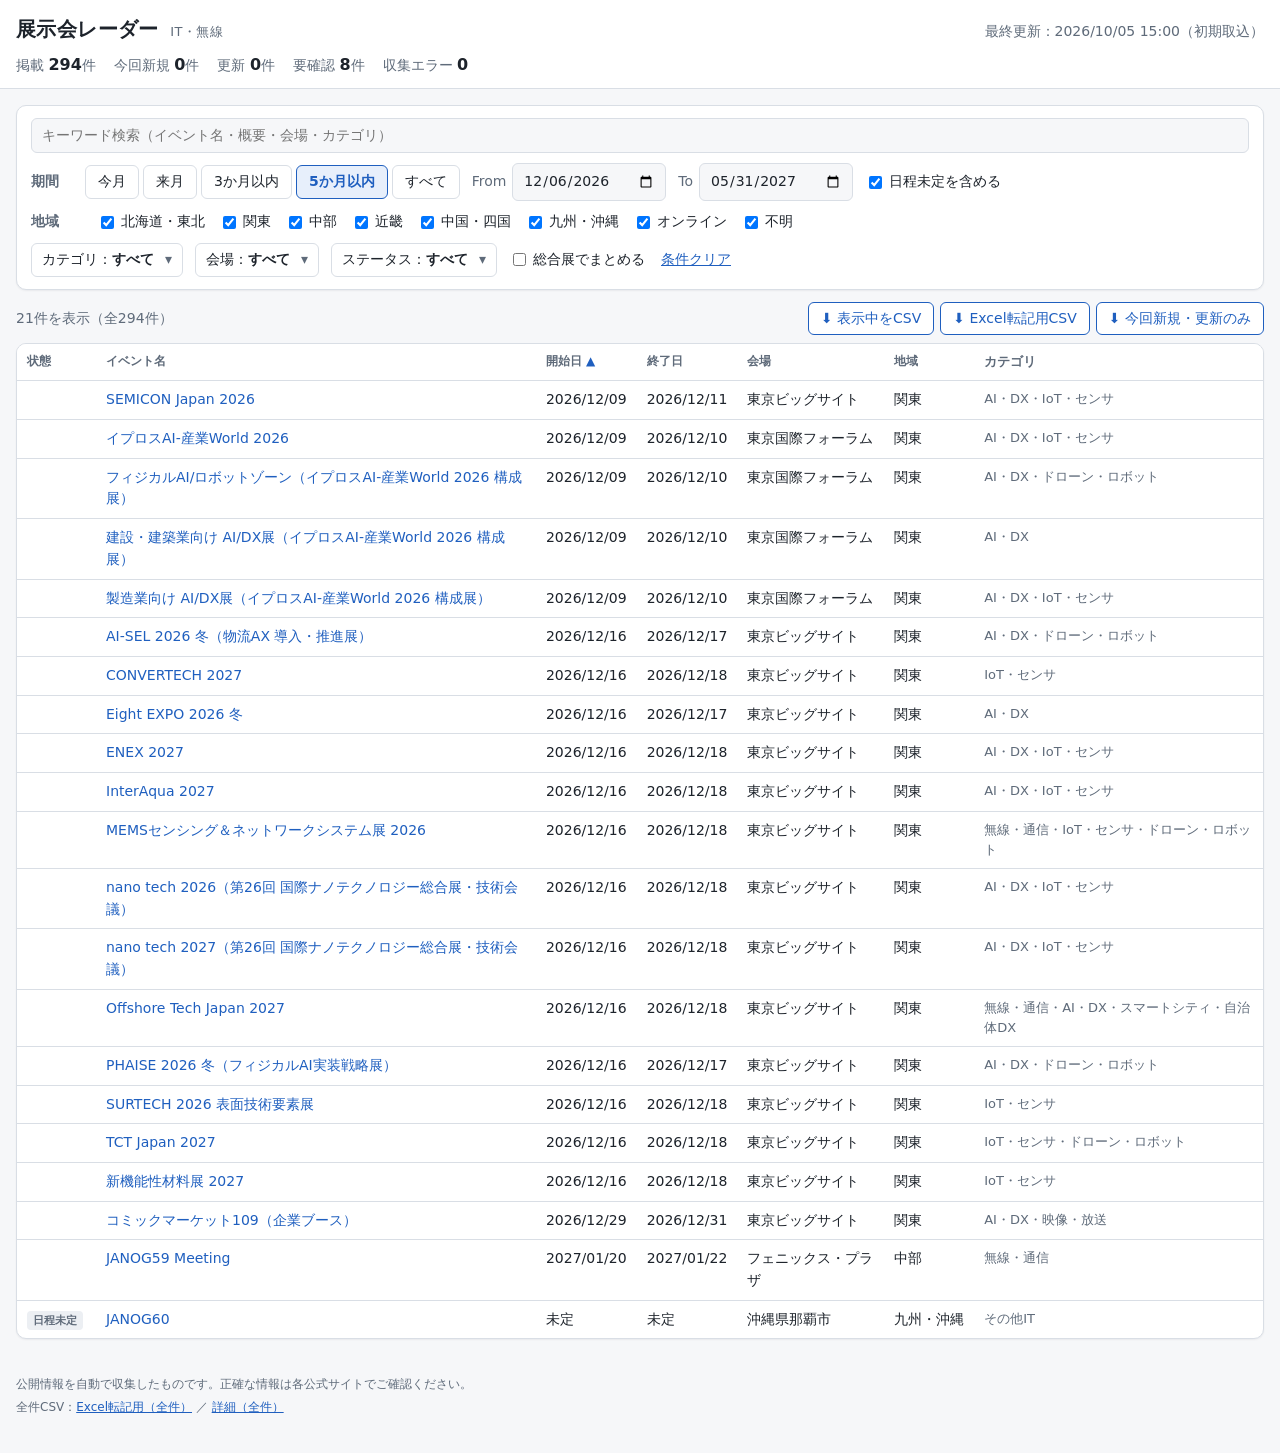
==== docs/index.html @ 3bb4eb42 "Phase 1: リポジトリ骨格・データモデル・既存リスト取込・静的サイト（一覧・絞り込み・CSV） Co-Authored-By: Claude Opus 5.5 <noreply@anthropi" ====
<!doctype html>
<html lang="ja">
<head>
  <meta charset="utf-8">
  <meta name="viewport" content="width=device-width, initial-scale=1">
  <title>展示会レーダー</title>
  <meta name="description" content="日本国内のIT・無線関連展示会情報を公開Web情報から自動収集した一覧">
  <link rel="stylesheet" href="assets/style.css">
</head>
<body>
  <header class="site-header">
    <div class="wrap header-inner">
      <h1>展示会レーダー <span class="sub">IT・無線</span></h1>
      <p class="updated" id="lastUpdated">読み込み中…</p>
    </div>
    <div class="wrap">
      <ul class="stats" id="stats" aria-label="集計"></ul>
    </div>
  </header>

  <main class="wrap">
    <form class="filters" id="filters" autocomplete="off" onsubmit="return false">
      <div class="row">
        <label class="search">
          <span class="visually-hidden">キーワード検索</span>
          <input type="search" id="q" placeholder="キーワード検索（イベント名・概要・会場・カテゴリ）">
        </label>
      </div>

      <div class="row">
        <span class="label">期間</span>
        <div class="presets" role="group" aria-label="期間プリセット">
          <button type="button" data-preset="this">今月</button>
          <button type="button" data-preset="next">来月</button>
          <button type="button" data-preset="m3">3か月以内</button>
          <button type="button" data-preset="m5">5か月以内</button>
          <button type="button" data-preset="all">すべて</button>
        </div>
        <label class="date">From <input type="date" id="from"></label>
        <label class="date">To <input type="date" id="to"></label>
        <label class="check"><input type="checkbox" id="undated" checked> 日程未定を含める</label>
      </div>

      <fieldset class="row regions">
        <legend class="label">地域</legend>
        <div id="regionBoxes" class="checks"></div>
      </fieldset>

      <div class="row selects">
        <details class="multi" id="catSelect">
          <summary>カテゴリ：<span class="multi-value">すべて</span></summary>
          <div class="multi-panel" role="group" aria-label="カテゴリ"></div>
        </details>
        <details class="multi" id="venueSelect">
          <summary>会場：<span class="multi-value">すべて</span></summary>
          <div class="multi-panel" role="group" aria-label="会場"></div>
        </details>
        <details class="multi" id="statusSelect">
          <summary>ステータス：<span class="multi-value">すべて</span></summary>
          <div class="multi-panel" role="group" aria-label="ステータス"></div>
        </details>
        <label class="check"><input type="checkbox" id="group"> 総合展でまとめる</label>
        <button type="button" id="clear" class="link-button">条件クリア</button>
      </div>
    </form>

    <div class="toolbar">
      <p class="count" id="count" aria-live="polite"></p>
      <div class="downloads">
        <button type="button" id="dlView" title="表示中のイベントを詳細列付きでダウンロード">⬇ 表示中をCSV</button>
        <button type="button" id="dlExcel" title="表示中のイベントを既存Excelの列構成でダウンロード">⬇ Excel転記用CSV</button>
        <button type="button" id="dlNew" title="直近の収集で新規・更新になったイベントのみ（Excel列構成）">⬇ 今回新規・更新のみ</button>
      </div>
    </div>

    <div class="table-wrap">
      <table id="table">
        <thead>
          <tr>
            <th scope="col" data-sort="status">状態</th>
            <th scope="col" data-sort="event_name">イベント名</th>
            <th scope="col" data-sort="start_date">開始日</th>
            <th scope="col" data-sort="end_date">終了日</th>
            <th scope="col" data-sort="venue">会場</th>
            <th scope="col" data-sort="region" class="col-region">地域</th>
            <th scope="col" data-sort="categories" class="col-cat">カテゴリ</th>
          </tr>
        </thead>
        <tbody id="tbody"></tbody>
      </table>
      <p class="empty" id="empty" hidden>条件に一致するイベントはありません。</p>
    </div>
  </main>

  <dialog id="detail" aria-labelledby="detailTitle">
    <div class="detail-head">
      <h2 id="detailTitle"></h2>
      <button type="button" class="close" id="detailClose" aria-label="閉じる">×</button>
    </div>
    <div id="detailBody"></div>
  </dialog>

  <footer class="site-footer">
    <div class="wrap">
      <p>公開情報を自動で収集したものです。正確な情報は各公式サイトでご確認ください。</p>
      <p>全件CSV：<a href="data/events.csv" download>Excel転記用（全件）</a> ／ <a href="data/events_detail.csv" download>詳細（全件）</a></p>
    </div>
  </footer>

  <script src="assets/csv.js"></script>
  <script src="assets/app.js"></script>
</body>
</html>
---- docs/assets/style.css ----
:root {
  --bg: #f6f7f9;
  --surface: #ffffff;
  --text: #1d232b;
  --muted: #5f6b7a;
  --border: #d9dee5;
  --accent: #1f5fbf;
  --accent-weak: #e7effb;
  --row-hover: #f1f5fb;
  --new: #1d7a3e;
  --new-bg: #e3f4e8;
  --upd: #1f5fbf;
  --upd-bg: #e3ecfa;
  --review: #a35200;
  --review-bg: #fdf0e1;
  --undated: #5f6b7a;
  --undated-bg: #eceff3;
  --shadow: 0 1px 2px rgba(16, 24, 40, 0.06);
}

@media (prefers-color-scheme: dark) {
  :root {
    --bg: #14171c;
    --surface: #1c2027;
    --text: #e6e9ee;
    --muted: #9aa5b4;
    --border: #2f3540;
    --accent: #7fb0ff;
    --accent-weak: #1f2b3f;
    --row-hover: #232a35;
    --new: #7ed69b;
    --new-bg: #183524;
    --upd: #8fb8ff;
    --upd-bg: #1b2b45;
    --review: #ffb867;
    --review-bg: #3b2a15;
    --undated: #b4bdc9;
    --undated-bg: #2a3039;
    --shadow: none;
  }
}

* { box-sizing: border-box; }

html { -webkit-text-size-adjust: 100%; }

body {
  margin: 0;
  background: var(--bg);
  color: var(--text);
  font-family: system-ui, -apple-system, "Segoe UI", "Hiragino Sans", "Yu Gothic UI", "Meiryo", sans-serif;
  font-size: 14px;
  line-height: 1.55;
}

a { color: var(--accent); }

.wrap { max-width: 1400px; margin: 0 auto; padding: 0 16px; }

.visually-hidden {
  position: absolute; width: 1px; height: 1px; overflow: hidden; clip: rect(0 0 0 0); white-space: nowrap;
}

/* ---- header ---- */
.site-header { background: var(--surface); border-bottom: 1px solid var(--border); padding: 14px 0 10px; }
.header-inner { display: flex; flex-wrap: wrap; align-items: baseline; justify-content: space-between; gap: 4px 16px; }
h1 { font-size: 20px; margin: 0; letter-spacing: 0.02em; }
h1 .sub { font-size: 13px; font-weight: 500; color: var(--muted); margin-left: 4px; }
.updated { margin: 0; color: var(--muted); font-variant-numeric: tabular-nums; }
.stats { list-style: none; margin: 8px 0 0; padding: 0; display: flex; flex-wrap: wrap; gap: 4px 18px; color: var(--muted); }
.stats .v { color: var(--text); font-weight: 700; font-size: 16px; font-variant-numeric: tabular-nums; }

/* ---- filters ---- */
.filters {
  background: var(--surface); border: 1px solid var(--border); border-radius: 10px;
  margin: 16px 0 12px; padding: 12px 14px; box-shadow: var(--shadow);
  display: grid; gap: 10px;
}
.row { display: flex; flex-wrap: wrap; align-items: center; gap: 8px 12px; }
fieldset.row { border: 0; margin: 0; padding: 0; min-width: 0; }
fieldset.row legend { float: left; margin-right: 12px; padding: 0; }
.label { font-weight: 600; color: var(--muted); min-width: 3em; }
.search { flex: 1 1 100%; }
input[type="search"], input[type="date"] {
  font: inherit; color: var(--text); background: var(--bg);
  border: 1px solid var(--border); border-radius: 6px; padding: 6px 10px;
}
input[type="search"] { width: 100%; }
input:focus-visible, button:focus-visible, summary:focus-visible, tr:focus-visible {
  outline: 2px solid var(--accent); outline-offset: 1px;
}
.date { color: var(--muted); display: inline-flex; align-items: center; gap: 6px; }
.check { display: inline-flex; align-items: center; gap: 4px; cursor: pointer; white-space: nowrap; }
.checks { display: flex; flex-wrap: wrap; gap: 4px 14px; }

button {
  font: inherit; color: var(--text); background: var(--surface);
  border: 1px solid var(--border); border-radius: 6px; padding: 5px 12px; cursor: pointer;
}
button:hover { background: var(--row-hover); }
.presets { display: inline-flex; flex-wrap: wrap; gap: 4px; }
.presets button.active { background: var(--accent-weak); border-color: var(--accent); color: var(--accent); font-weight: 600; }
.link-button { border: 0; background: none; color: var(--accent); text-decoration: underline; padding: 5px 4px; }

details.multi { position: relative; }
details.multi summary {
  list-style: none; cursor: pointer; border: 1px solid var(--border); border-radius: 6px;
  padding: 5px 28px 5px 10px; background: var(--surface); position: relative; white-space: nowrap;
}
details.multi summary::-webkit-details-marker { display: none; }
details.multi summary::after { content: "▾"; position: absolute; right: 10px; color: var(--muted); }
.multi-value { font-weight: 600; }
.multi-panel {
  position: absolute; z-index: 20; top: calc(100% + 4px); left: 0;
  min-width: 220px; max-width: min(360px, calc(100vw - 32px)); max-height: 320px; overflow: auto;
  background: var(--surface); border: 1px solid var(--border); border-radius: 8px;
  box-shadow: 0 8px 24px rgba(0, 0, 0, 0.14); padding: 6px;
}
.multi-panel label { display: flex; gap: 6px; align-items: flex-start; padding: 4px 6px; border-radius: 4px; cursor: pointer; }
.multi-panel label:hover { background: var(--row-hover); }

/* ---- toolbar ---- */
.toolbar { display: flex; flex-wrap: wrap; align-items: center; justify-content: space-between; gap: 8px; margin-bottom: 8px; }
.count { margin: 0; color: var(--muted); font-variant-numeric: tabular-nums; }
.downloads { display: flex; flex-wrap: wrap; gap: 6px; }
.downloads button { border-color: var(--accent); color: var(--accent); }

/* ---- table ---- */
.table-wrap {
  background: var(--surface); border: 1px solid var(--border); border-radius: 10px;
  overflow-x: auto; box-shadow: var(--shadow); margin-bottom: 24px;
}
table { width: 100%; border-collapse: collapse; }
th, td { padding: 8px 10px; text-align: left; vertical-align: top; border-bottom: 1px solid var(--border); }
th {
  position: sticky; top: 0; background: var(--surface); font-size: 12px; color: var(--muted);
  white-space: nowrap; cursor: pointer; user-select: none; z-index: 1;
}
th[aria-sort="ascending"]::after { content: " ▲"; color: var(--accent); }
th[aria-sort="descending"]::after { content: " ▼"; color: var(--accent); }
tbody tr { cursor: pointer; }
tbody tr:hover { background: var(--row-hover); }
tbody tr:last-child td { border-bottom: 0; }
.col-status { width: 1%; white-space: nowrap; }
.col-name { min-width: 260px; font-weight: 500; }
.col-name a { text-decoration: none; }
.col-name a:hover { text-decoration: underline; }
.col-date { white-space: nowrap; font-variant-numeric: tabular-nums; }
.col-region { white-space: nowrap; }
.col-cat { color: var(--muted); font-size: 13px; }
.group-row { background: var(--bg); }
.group-row .caret { display: inline-block; width: 1em; color: var(--muted); font-size: 11px; }
tr.child td.col-name { padding-left: 28px; }
.muted { color: var(--muted); font-weight: 400; font-size: 12px; }
.empty { padding: 24px; text-align: center; color: var(--muted); margin: 0; }

.badge {
  display: inline-block; font-size: 11px; font-weight: 700; line-height: 1; padding: 4px 6px;
  border-radius: 4px; margin-right: 3px; white-space: nowrap;
}
.badge.new { color: var(--new); background: var(--new-bg); }
.badge.upd { color: var(--upd); background: var(--upd-bg); }
.badge.review { color: var(--review); background: var(--review-bg); }
.badge.undated { color: var(--undated); background: var(--undated-bg); font-weight: 600; }

/* ---- detail dialog ---- */
dialog {
  width: min(720px, calc(100vw - 32px)); max-height: calc(100vh - 48px);
  border: 1px solid var(--border); border-radius: 12px; padding: 0;
  background: var(--surface); color: var(--text);
}
dialog::backdrop { background: rgba(10, 14, 20, 0.45); }
.detail-head {
  display: flex; justify-content: space-between; align-items: flex-start; gap: 12px;
  padding: 16px 18px 8px; position: sticky; top: 0; background: var(--surface);
}
.detail-head h2 { margin: 0; font-size: 17px; }
.close { border: 0; font-size: 22px; line-height: 1; padding: 2px 8px; background: none; color: var(--muted); }
#detailBody { padding: 0 18px 18px; }
.detail-badges { margin: 0 0 8px; }
dl { display: grid; grid-template-columns: 7.5em 1fr; gap: 6px 12px; margin: 0; }
dt { color: var(--muted); font-size: 13px; }
dd { margin: 0; overflow-wrap: anywhere; }
#detailBody h3 { font-size: 14px; margin: 16px 0 6px; }
.history { margin: 0; padding-left: 18px; }
.history time { color: var(--muted); font-variant-numeric: tabular-nums; margin-right: 6px; }
code { font-size: 12px; background: var(--bg); padding: 1px 4px; border-radius: 4px; }

/* ---- footer ---- */
.site-footer { color: var(--muted); font-size: 12px; padding: 8px 0 32px; }
.site-footer p { margin: 4px 0; }

/* ---- mobile ---- */
@media (max-width: 760px) {
  .col-region, .col-cat { display: none; }
  .col-name { min-width: 180px; }
  th, td { padding: 7px 8px; }
  dl { grid-template-columns: 6em 1fr; }
  fieldset.row legend { float: none; width: 100%; }
}
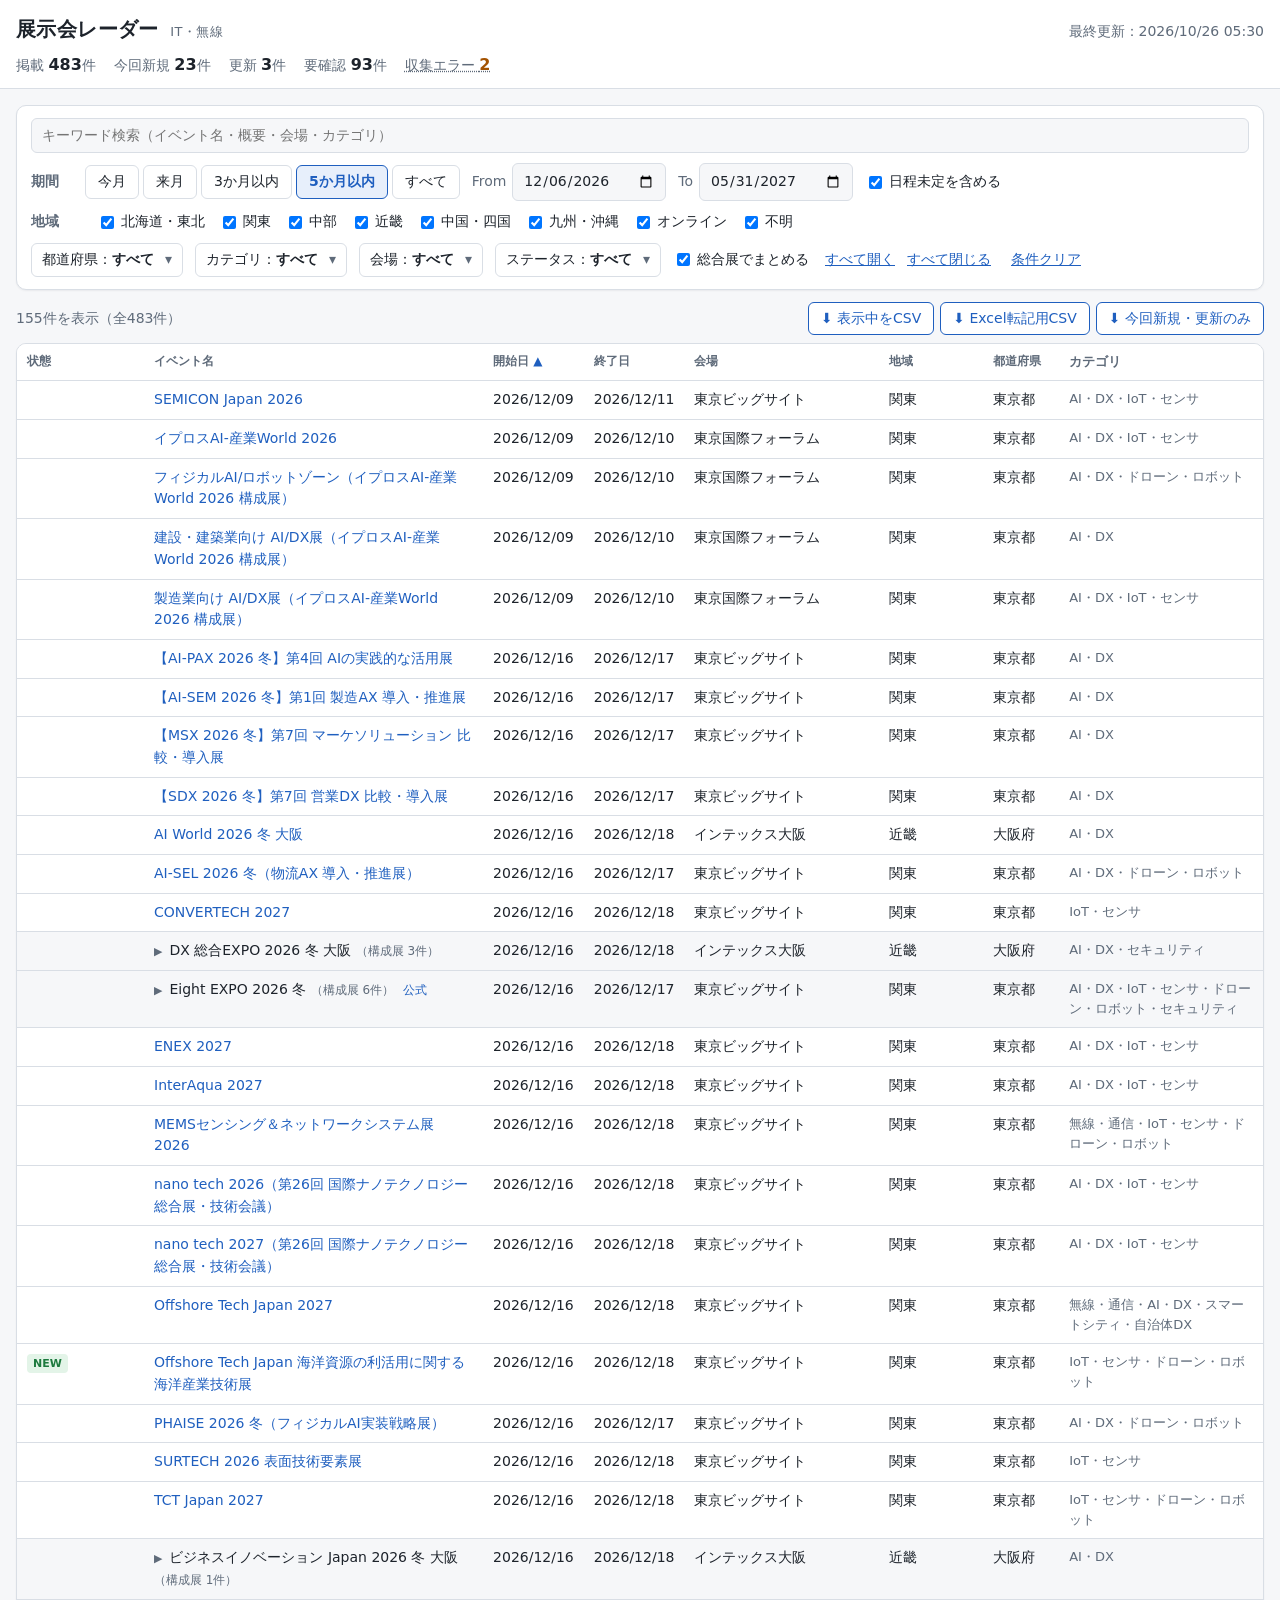
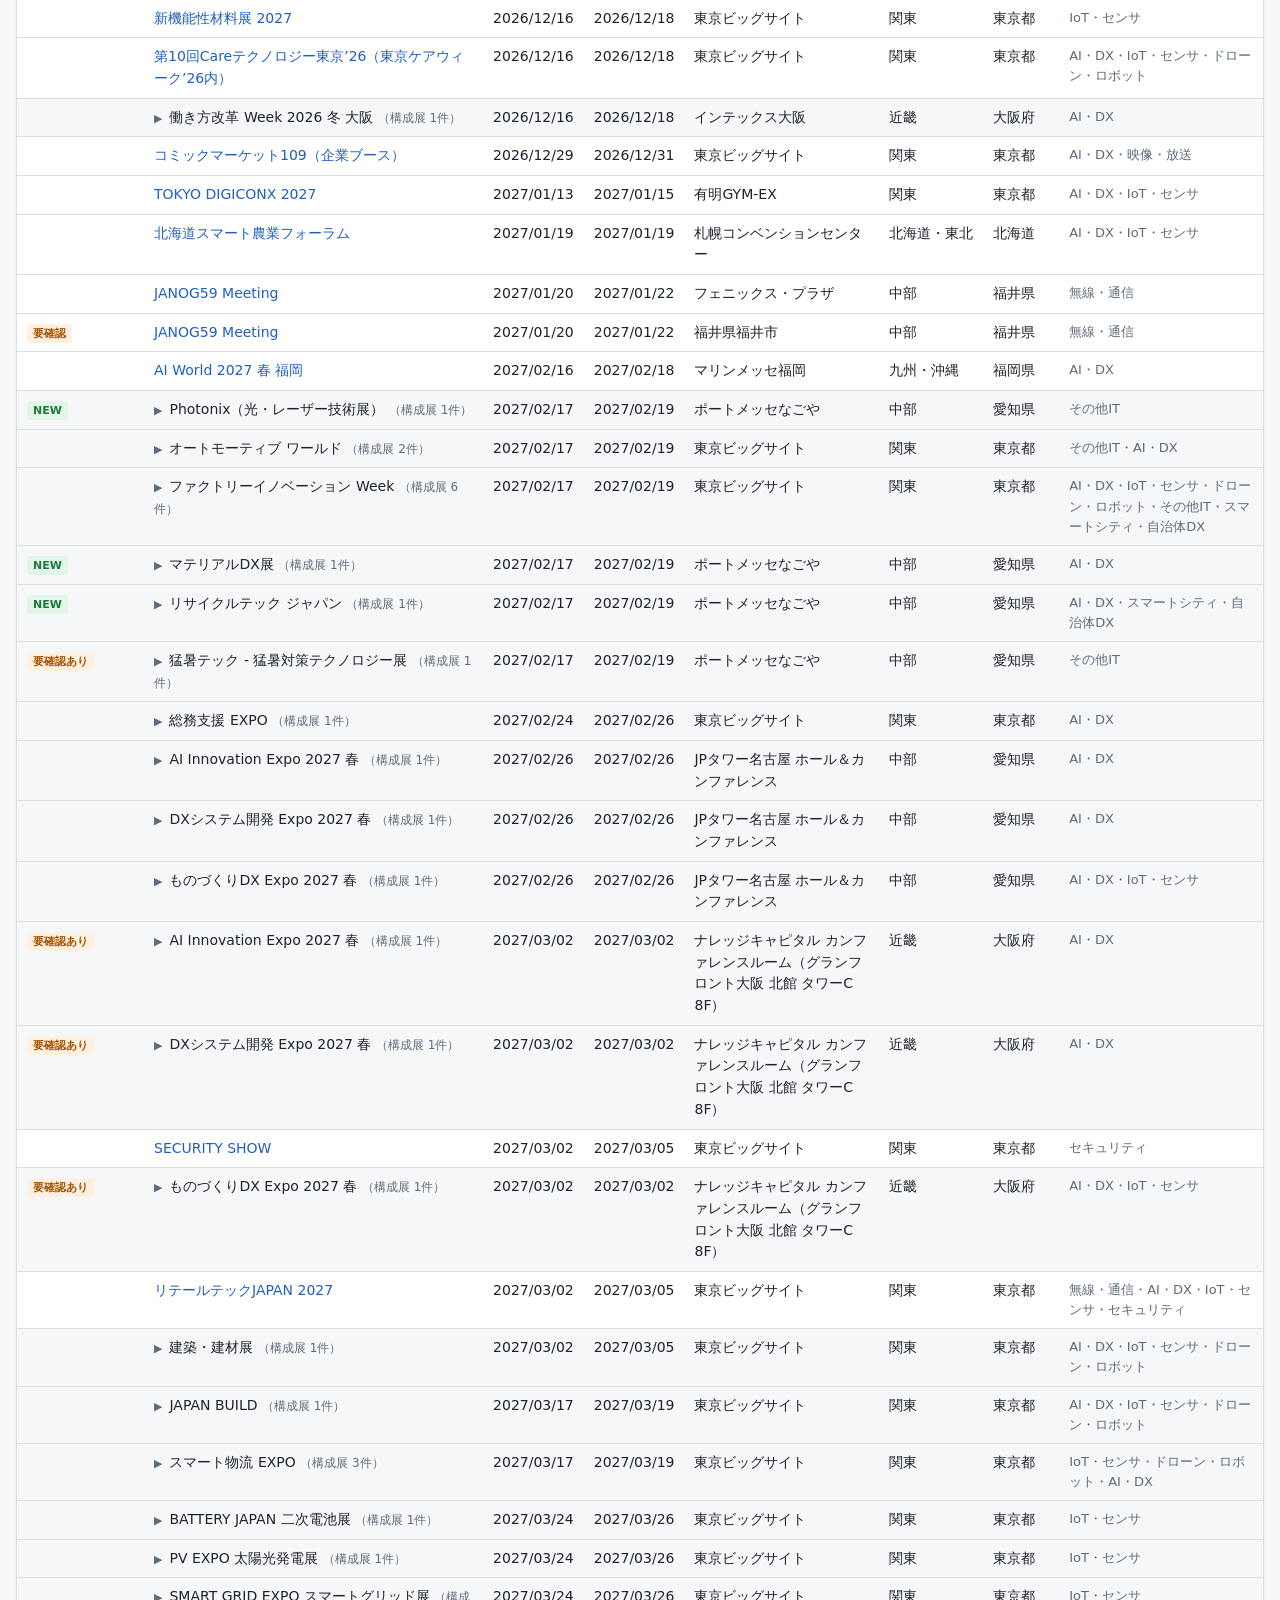
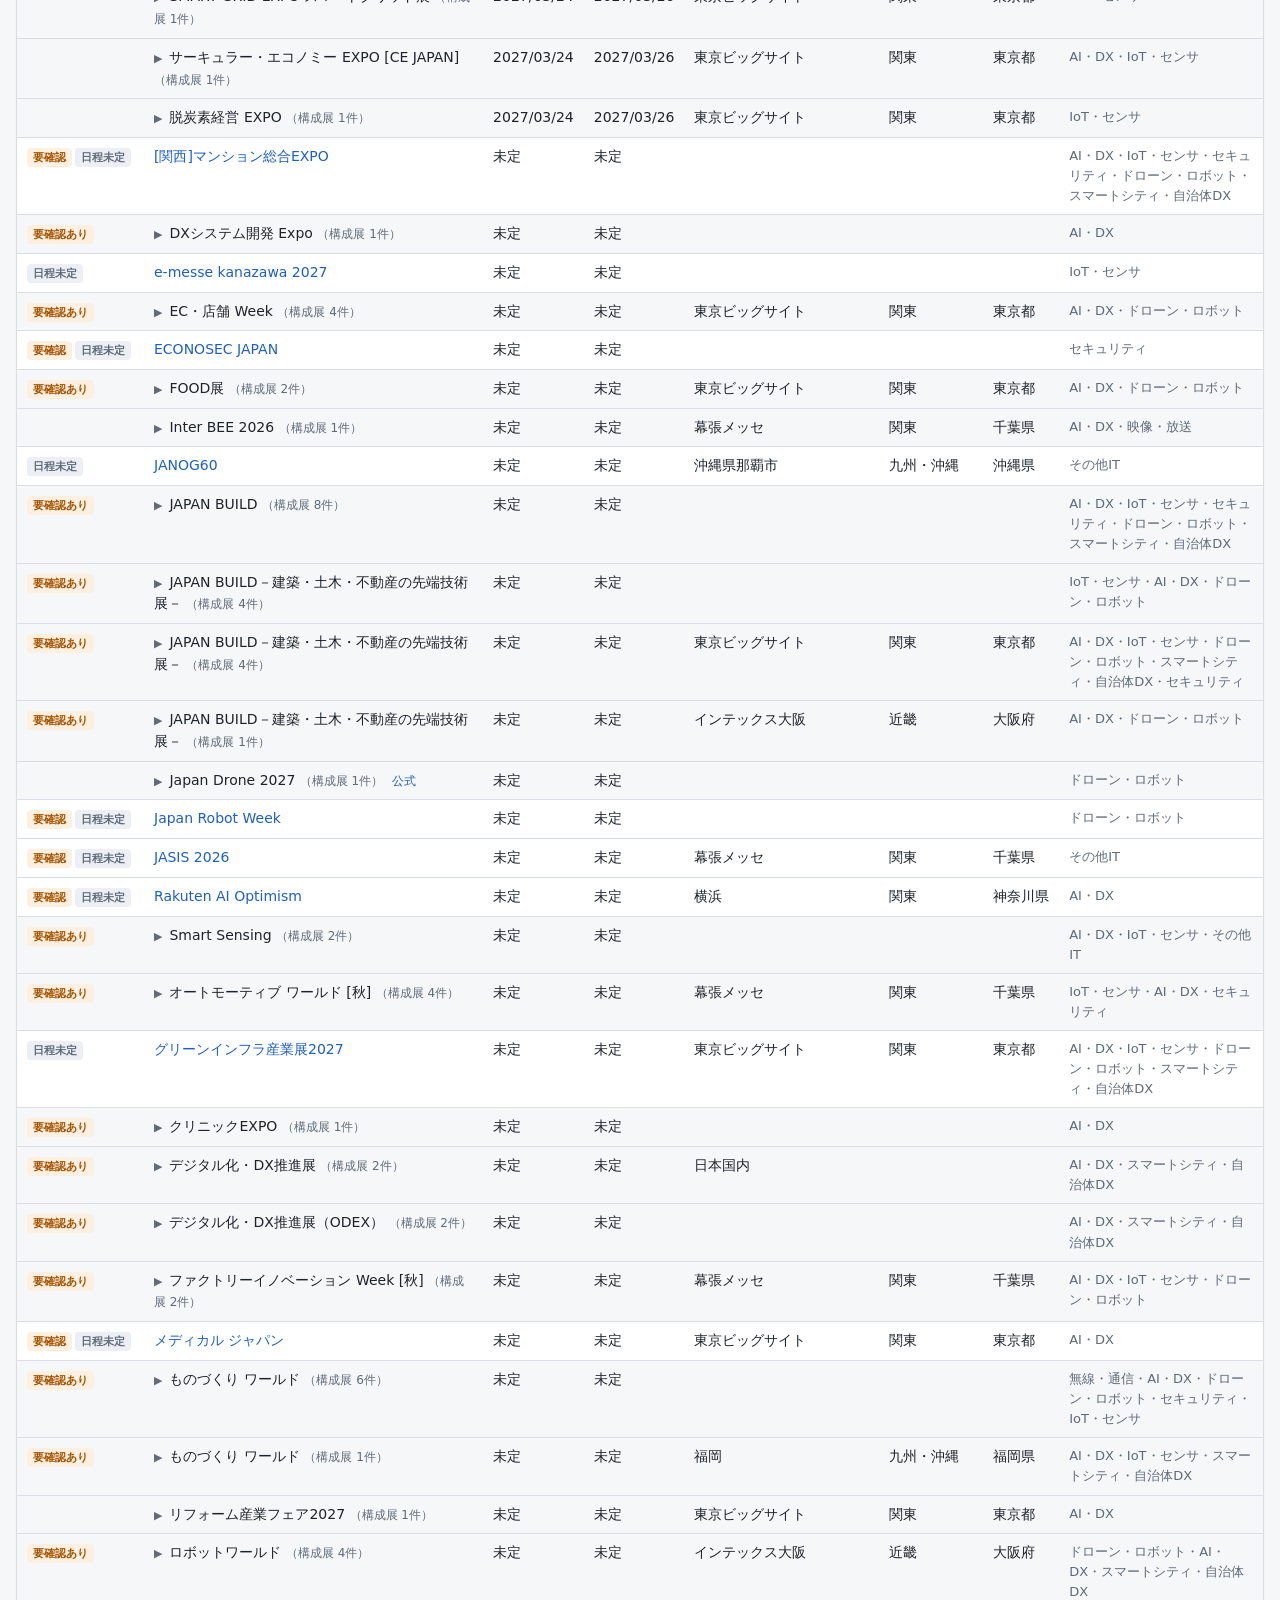
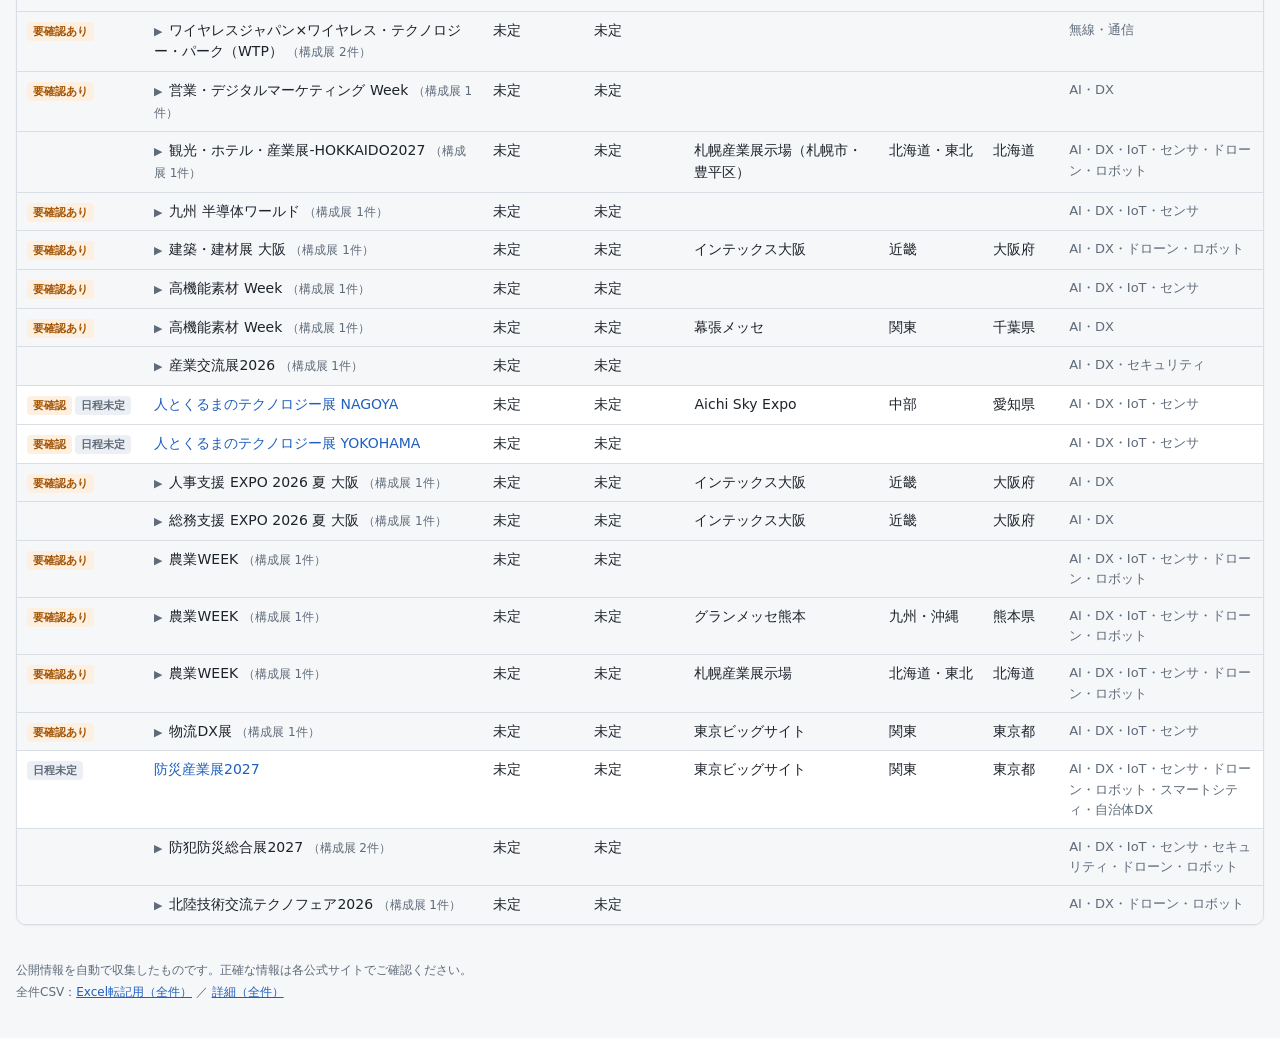
==== commit 882d2769: "画面：総合展でまとめる表示を標準にして構成展をプルダウン化、都道府県の列と絞り込みを追加 - 総合展は地域名・季節の違いを同一視しつつ、会場・開催月が違う回は別グループ - すべて開く／すべて閉じる、" ====
--- a/docs/index.html
+++ b/docs/index.html
@@ -47,6 +47,10 @@
       </fieldset>
 
       <div class="row selects">
+        <details class="multi" id="prefSelect">
+          <summary>都道府県：<span class="multi-value">すべて</span></summary>
+          <div class="multi-panel" role="group" aria-label="都道府県"></div>
+        </details>
         <details class="multi" id="catSelect">
           <summary>カテゴリ：<span class="multi-value">すべて</span></summary>
           <div class="multi-panel" role="group" aria-label="カテゴリ"></div>
@@ -60,6 +64,10 @@
           <div class="multi-panel" role="group" aria-label="ステータス"></div>
         </details>
         <label class="check"><input type="checkbox" id="group"> 総合展でまとめる</label>
+        <span id="groupTools" class="group-tools">
+          <button type="button" id="expandAll" class="link-button">すべて開く</button>
+          <button type="button" id="collapseAll" class="link-button">すべて閉じる</button>
+        </span>
         <button type="button" id="clear" class="link-button">条件クリア</button>
       </div>
     </form>
@@ -83,6 +91,7 @@
             <th scope="col" data-sort="end_date">終了日</th>
             <th scope="col" data-sort="venue">会場</th>
             <th scope="col" data-sort="region" class="col-region">地域</th>
+            <th scope="col" data-sort="prefecture" class="col-pref">都道府県</th>
             <th scope="col" data-sort="categories" class="col-cat">カテゴリ</th>
           </tr>
         </thead>
--- a/docs/assets/style.css
+++ b/docs/assets/style.css
@@ -69,6 +69,8 @@
 .updated { margin: 0; color: var(--muted); font-variant-numeric: tabular-nums; }
 .stats { list-style: none; margin: 8px 0 0; padding: 0; display: flex; flex-wrap: wrap; gap: 4px 18px; color: var(--muted); }
 .stats .v { color: var(--text); font-weight: 700; font-size: 16px; font-variant-numeric: tabular-nums; }
+.stats .has-errors { cursor: help; text-decoration: underline dotted; }
+.stats .has-errors .v { color: var(--review); }
 
 /* ---- filters ---- */
 .filters {
@@ -146,7 +148,10 @@
 .col-name a { text-decoration: none; }
 .col-name a:hover { text-decoration: underline; }
 .col-date { white-space: nowrap; font-variant-numeric: tabular-nums; }
-.col-region { white-space: nowrap; }
+.col-region, .col-pref { white-space: nowrap; }
+.group-tools { display: inline-flex; gap: 4px; }
+.group-tools[hidden] { display: none; }
+.head-link { font-size: 12px; margin-left: 4px; }
 .col-cat { color: var(--muted); font-size: 13px; }
 .group-row { background: var(--bg); }
 .group-row .caret { display: inline-block; width: 1em; color: var(--muted); font-size: 11px; }
@@ -192,7 +197,7 @@
 
 /* ---- mobile ---- */
 @media (max-width: 760px) {
-  .col-region, .col-cat { display: none; }
+  .col-region, .col-cat { display: none; }  /* 都道府県の列はスマホでも残す */
   .col-name { min-width: 180px; }
   th, td { padding: 7px 8px; }
   dl { grid-template-columns: 6em 1fr; }
